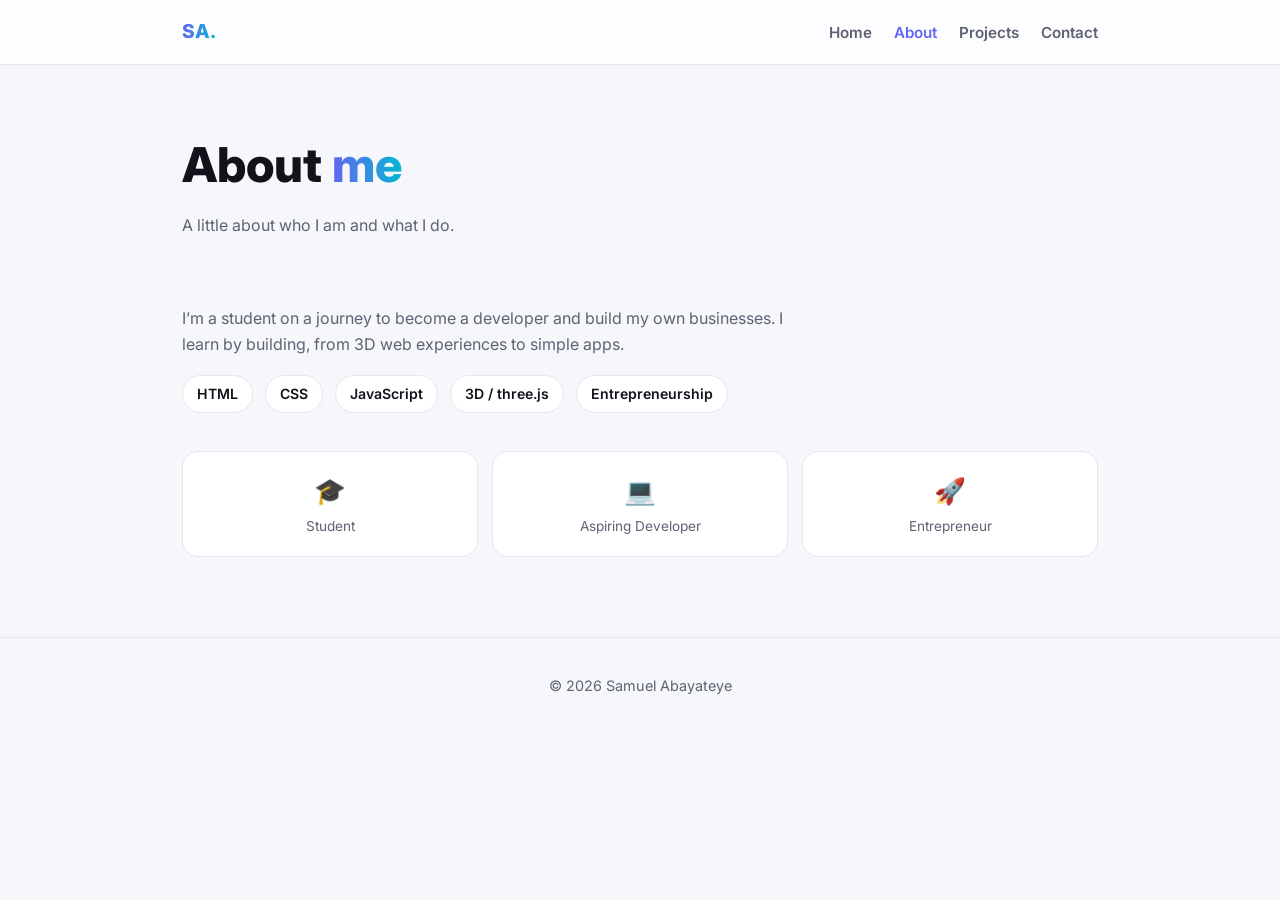
==== about.html @ 29afaea8 "Create about.html" ====
<!DOCTYPE html>
<html lang="en">
<head>
<meta charset="utf-8">
<meta name="viewport" content="width=device-width, initial-scale=1">
<title>About – Samuel Abayateye</title>
<meta name="description" content="About Samuel Abayateye (real_mrsam), student, aspiring developer and entrepreneur.">
<link href="https://fonts.googleapis.com/css2?family=Inter:wght@400;600;800&display=swap" rel="stylesheet">
<link rel="stylesheet" href="style.css">
</head>
<body>

<nav><div class="wrap">
  <a class="logo" href="index.html">SA.</a>
  <div>
    <a class="link" href="index.html">Home</a>
    <a class="link active" href="about.html">About</a>
    <a class="link" href="projects.html">Projects</a>
    <a class="link" href="contact.html">Contact</a>
  </div>
</div></nav>

<main class="wrap">
  <div class="page-head">
    <h1>About <span class="grad">me</span></h1>
    <p>A little about who I am and what I do.</p>
  </div>

  <section class="reveal">
    <p class="lead">I’m a student on a journey to become a developer and build my own businesses. I learn by building, from 3D web experiences to simple apps.</p>
    <div class="tags">
      <span class="tag">HTML</span>
      <span class="tag">CSS</span>
      <span class="tag">JavaScript</span>
      <span class="tag">3D / three.js</span>
      <span class="tag">Entrepreneurship</span>
    </div>
    <div class="stats">
      <div class="stat"><b>🎓</b><span>Student</span></div>
      <div class="stat"><b>💻</b><span>Aspiring Developer</span></div>
      <div class="stat"><b>🚀</b><span>Entrepreneur</span></div>
    </div>
  </section>
</main>

<footer>© 2026 Samuel Abayateye</footer>
<script src="script.js"></script>
</body>
</html>
---- style.css ----
:root{
  --bg:#f6f7fb; --card:#ffffff; --text:#12121a; --muted:#5f6272;
  --accent:#6366f1; --accent2:#06b6d4; --border:#e5e7f0;
  --glass:rgba(255,255,255,.7);
}
@media (prefers-color-scheme:dark){
  :root{
    --bg:#0b0b12; --card:#14141e; --text:#f3f4fa; --muted:#9a9db0;
    --accent:#818cf8; --accent2:#22d3ee; --border:#25263a;
    --glass:rgba(20,20,30,.7); color-scheme:dark;
  }
}
*{box-sizing:border-box}
html{scroll-behavior:smooth}
body{margin:0;background:var(--bg);color:var(--text);font-family:Inter,system-ui,-apple-system,"Segoe UI",sans-serif;line-height:1.65}
.wrap{max-width:960px;margin:auto;padding:0 22px}

/* Navigation */
nav{position:sticky;top:0;z-index:10;background:var(--glass);backdrop-filter:blur(12px);border-bottom:1px solid var(--border)}
nav .wrap{display:flex;justify-content:space-between;align-items:center;height:64px}
.logo{font-weight:800;font-size:1.2rem;text-decoration:none;background:linear-gradient(90deg,var(--accent),var(--accent2));-webkit-background-clip:text;background-clip:text;color:transparent}
nav a.link{color:var(--muted);text-decoration:none;margin-left:18px;font-size:.95rem;font-weight:600;transition:color .2s}
nav a.link:hover,nav a.link.active{color:var(--accent)}
@media(max-width:480px){nav a.link{margin-left:12px;font-size:.88rem}}

/* Hero (home) */
.hero{position:relative;overflow:hidden;padding:80px 0 70px}
.hero::before{content:"";position:absolute;top:-120px;right:-120px;width:420px;height:420px;border-radius:50%;background:radial-gradient(circle,var(--accent),transparent 70%);opacity:.25;filter:blur(40px)}
.hero::after{content:"";position:absolute;bottom:-140px;left:-100px;width:380px;height:380px;border-radius:50%;background:radial-gradient(circle,var(--accent2),transparent 70%);opacity:.2;filter:blur(40px)}
.hero .wrap{position:relative;z-index:1;display:flex;align-items:center;gap:48px;flex-wrap:wrap-reverse}
.hero-text{flex:1 1 320px}
.badge{display:inline-block;padding:6px 14px;border:1px solid var(--border);background:var(--card);border-radius:30px;font-size:.85rem;color:var(--muted);margin-bottom:18px}
.hero h1{font-size:clamp(2.2rem,7vw,3.8rem);line-height:1.1;margin:0 0 16px;font-weight:800}
.grad{background:linear-gradient(90deg,var(--accent),var(--accent2));-webkit-background-clip:text;background-clip:text;color:transparent}
.hero p{color:var(--muted);font-size:1.1rem;max-width:520px;margin:0 0 26px}

/* Buttons */
.btn{display:inline-block;padding:13px 24px;border-radius:12px;text-decoration:none;font-weight:600;transition:transform .2s,box-shadow .2s}
.btn:hover{transform:translateY(-3px)}
.btn-main{background:linear-gradient(90deg,var(--accent),var(--accent2));color:#fff;box-shadow:0 10px 25px -8px var(--accent)}
.btn-ghost{border:1px solid var(--border);color:var(--text);background:var(--card);margin-left:8px}

/* Photo */
.photo-wrap{flex:0 1 260px;display:flex;justify-content:center}
.photo-ring{padding:5px;border-radius:50%;background:linear-gradient(135deg,var(--accent),var(--accent2));animation:float 5s ease-in-out infinite}
.photo{width:240px;height:240px;border-radius:50%;object-fit:cover;display:block;border:5px solid var(--bg);background:var(--card)}
.initials{width:240px;height:240px;border-radius:50%;border:5px solid var(--bg);background:var(--card);display:none;align-items:center;justify-content:center;font-size:3.5rem;font-weight:800}
@keyframes float{0%,100%{transform:translateY(0)}50%{transform:translateY(-10px)}}

/* Inner pages */
.page-head{padding:60px 0 10px}
.page-head h1{font-size:clamp(2rem,6vw,3rem);margin:0 0 8px;font-weight:800}
.page-head p{color:var(--muted);margin:0}
section{padding:40px 0}
h2{font-size:1.7rem;margin:0 0 20px;font-weight:800}
.lead{color:var(--muted);max-width:640px}
.tags{margin-top:18px}
.tag{display:inline-block;background:var(--card);border:1px solid var(--border);border-radius:30px;padding:6px 14px;margin:0 8px 10px 0;font-size:.88rem;font-weight:600}
.stats{display:grid;grid-template-columns:repeat(auto-fit,minmax(150px,1fr));gap:14px;margin-top:28px}
.stat{background:var(--card);border:1px solid var(--border);border-radius:16px;padding:18px;text-align:center}
.stat b{display:block;font-size:1.6rem}
.stat span{color:var(--muted);font-size:.85rem}

.grid{display:grid;grid-template-columns:repeat(auto-fit,minmax(250px,1fr));gap:18px}
.card{background:var(--card);border:1px solid var(--border);border-radius:18px;padding:22px;transition:transform .25s,box-shadow .25s,border-color .25s}
.card:hover{transform:translateY(-6px);border-color:var(--accent);box-shadow:0 18px 40px -20px var(--accent)}
.card .icon{font-size:1.8rem;margin-bottom:10px}
.card h3{margin:0 0 6px;font-size:1.1rem}
.card p{margin:0;color:var(--muted);font-size:.93rem}

/* Contact */
.contact-box{background:var(--card);border:1px solid var(--border);border-radius:20px;padding:30px;text-align:center}
.contact-box p{color:var(--muted);margin:6px 0}
.contact-box .btn{margin:16px 6px 0}
.socials{display:flex;justify-content:center;flex-wrap:wrap;gap:12px;margin:18px 0 4px}
.socials a{width:48px;height:48px;border-radius:50%;display:flex;align-items:center;justify-content:center;background:var(--bg);border:1px solid var(--border);color:var(--text);font-size:1.25rem;text-decoration:none;transition:transform .2s,background .2s,color .2s}
.socials a:hover{transform:translateY(-4px);background:var(--accent);color:#fff;border-color:var(--accent)}

footer{text-align:center;color:var(--muted);padding:36px 0;font-size:.9rem;border-top:1px solid var(--border);margin-top:40px}

.reveal{opacity:0;transform:translateY(24px);transition:opacity .7s,transform .7s}
.reveal.show{opacity:1;transform:none}
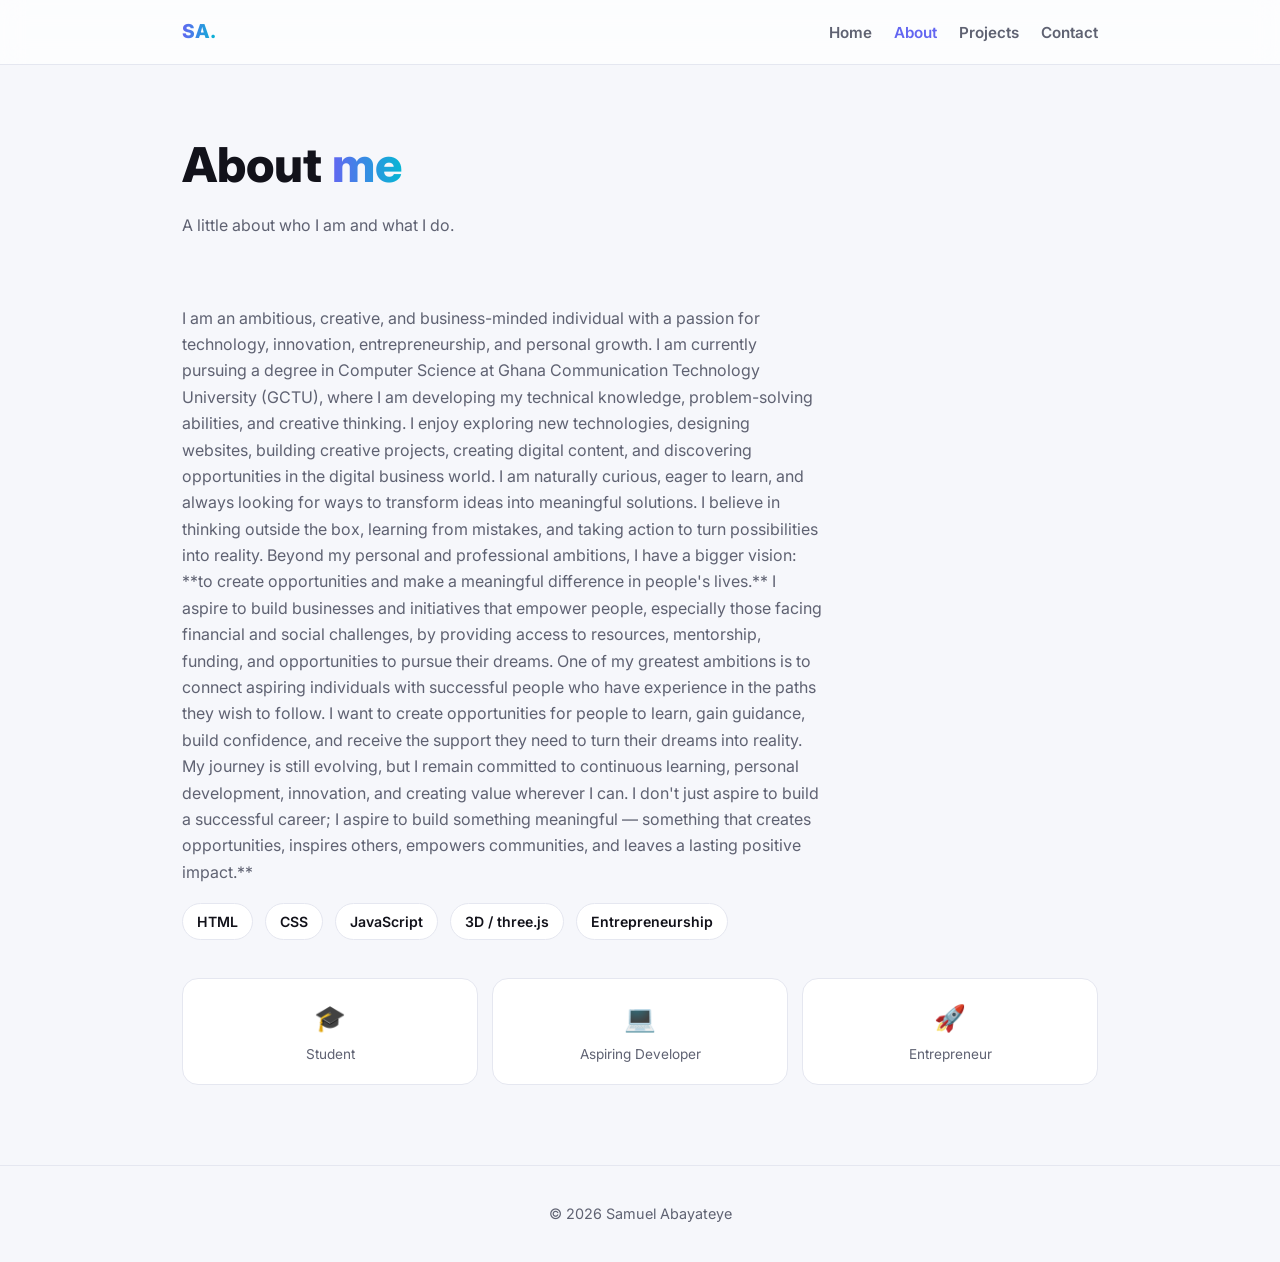
==== commit dfae1d65: "Update about.html" ====
--- a/about.html
+++ b/about.html
@@ -27,7 +27,18 @@
   </div>
 
   <section class="reveal">
-    <p class="lead">I’m a student on a journey to become a developer and build my own businesses. I learn by building, from 3D web experiences to simple apps.</p>
+    <p class="lead">
+I am an ambitious, creative, and business-minded individual with a passion for technology, innovation, entrepreneurship, and personal growth. I am currently pursuing a degree in Computer Science at Ghana Communication Technology University (GCTU), where I am developing my technical knowledge, problem-solving abilities, and creative thinking.
+
+I enjoy exploring new technologies, designing websites, building creative projects, creating digital content, and discovering opportunities in the digital business world. I am naturally curious, eager to learn, and always looking for ways to transform ideas into meaningful solutions. I believe in thinking outside the box, learning from mistakes, and taking action to turn possibilities into reality.
+
+Beyond my personal and professional ambitions, I have a bigger vision: **to create opportunities and make a meaningful difference in people's lives.** I aspire to build businesses and initiatives that empower people, especially those facing financial and social challenges, by providing access to resources, mentorship, funding, and opportunities to pursue their dreams.
+
+One of my greatest ambitions is to connect aspiring individuals with successful people who have experience in the paths they wish to follow. I want to create opportunities for people to learn, gain guidance, build confidence, and receive the support they need to turn their dreams into reality.
+
+My journey is still evolving, but I remain committed to continuous learning, personal development, innovation, and creating value wherever I can.
+
+I don't just aspire to build a successful career; I aspire to build something meaningful — something that creates opportunities, inspires others, empowers communities, and leaves a lasting positive impact.**</p>
     <div class="tags">
       <span class="tag">HTML</span>
       <span class="tag">CSS</span>
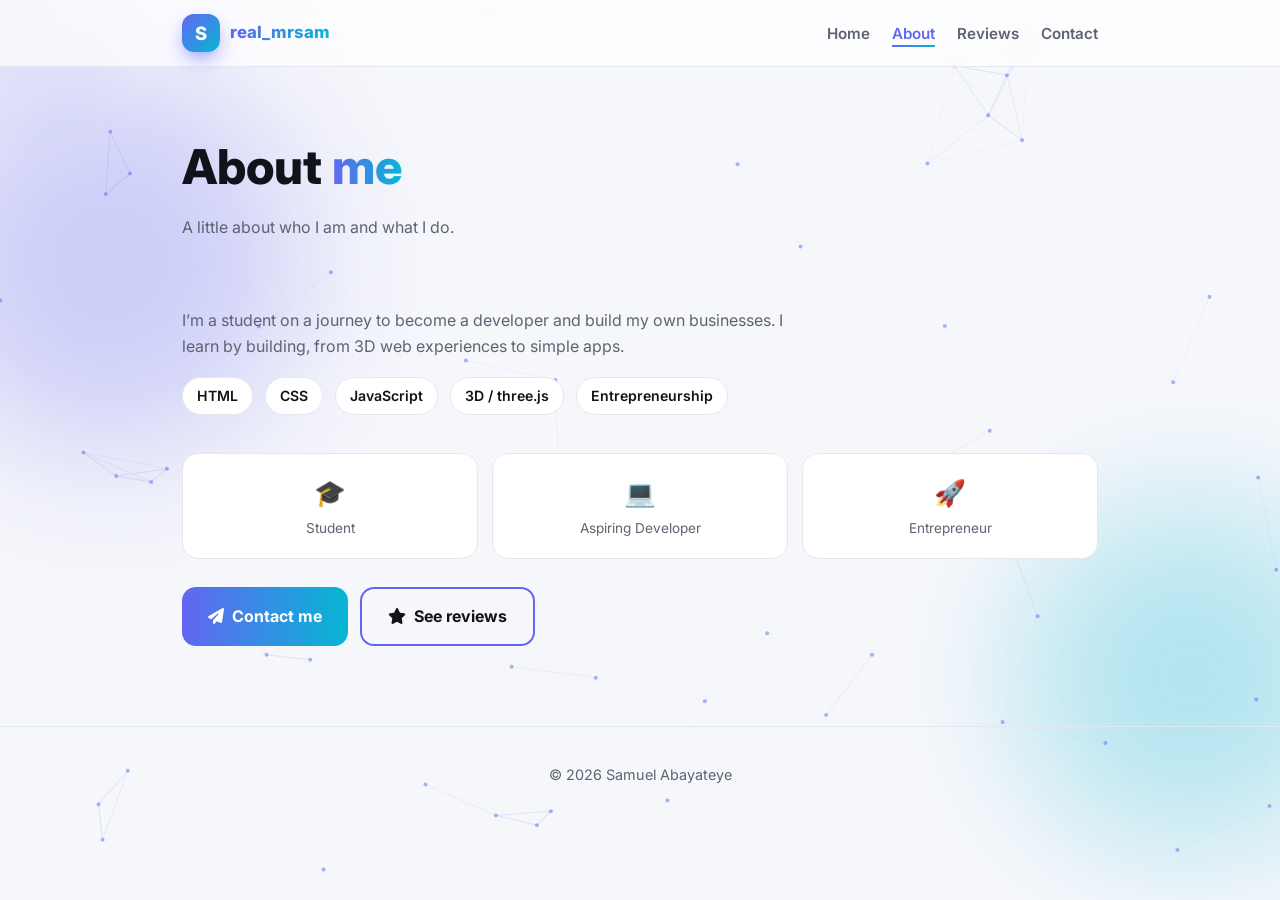
==== commit 780192a8: "Update about.html" ====
--- a/about.html
+++ b/about.html
@@ -6,16 +6,17 @@
 <title>About – Samuel Abayateye</title>
 <meta name="description" content="About Samuel Abayateye (real_mrsam), student, aspiring developer and entrepreneur.">
 <link href="https://fonts.googleapis.com/css2?family=Inter:wght@400;600;800&display=swap" rel="stylesheet">
+<link rel="stylesheet" href="https://cdnjs.cloudflare.com/ajax/libs/font-awesome/6.5.1/css/all.min.css">
 <link rel="stylesheet" href="style.css">
 </head>
 <body>
 
 <nav><div class="wrap">
-  <a class="logo" href="index.html">SA.</a>
+  <a class="logo" href="index.html"><span class="mark">S</span><span class="word">real_mrsam</span></a>
   <div>
     <a class="link" href="index.html">Home</a>
     <a class="link active" href="about.html">About</a>
-    <a class="link" href="projects.html">Projects</a>
+    <a class="link" href="reviews.html">Reviews</a>
     <a class="link" href="contact.html">Contact</a>
   </div>
 </div></nav>
@@ -27,18 +28,7 @@
   </div>
 
   <section class="reveal">
-    <p class="lead">
-I am an ambitious, creative, and business-minded individual with a passion for technology, innovation, entrepreneurship, and personal growth. I am currently pursuing a degree in Computer Science at Ghana Communication Technology University (GCTU), where I am developing my technical knowledge, problem-solving abilities, and creative thinking.
-
-I enjoy exploring new technologies, designing websites, building creative projects, creating digital content, and discovering opportunities in the digital business world. I am naturally curious, eager to learn, and always looking for ways to transform ideas into meaningful solutions. I believe in thinking outside the box, learning from mistakes, and taking action to turn possibilities into reality.
-
-Beyond my personal and professional ambitions, I have a bigger vision: **to create opportunities and make a meaningful difference in people's lives.** I aspire to build businesses and initiatives that empower people, especially those facing financial and social challenges, by providing access to resources, mentorship, funding, and opportunities to pursue their dreams.
-
-One of my greatest ambitions is to connect aspiring individuals with successful people who have experience in the paths they wish to follow. I want to create opportunities for people to learn, gain guidance, build confidence, and receive the support they need to turn their dreams into reality.
-
-My journey is still evolving, but I remain committed to continuous learning, personal development, innovation, and creating value wherever I can.
-
-I don't just aspire to build a successful career; I aspire to build something meaningful — something that creates opportunities, inspires others, empowers communities, and leaves a lasting positive impact.**</p>
+    <p class="lead">I’m a student on a journey to become a developer and build my own businesses. I learn by building, from 3D web experiences to simple apps.</p>
     <div class="tags">
       <span class="tag">HTML</span>
       <span class="tag">CSS</span>
@@ -51,6 +41,10 @@
       <div class="stat"><b>💻</b><span>Aspiring Developer</span></div>
       <div class="stat"><b>🚀</b><span>Entrepreneur</span></div>
     </div>
+    <div class="btn-row" style="margin-top:28px">
+      <a class="btn btn-glow" href="contact.html"><i class="fa-solid fa-paper-plane"></i> Contact me</a>
+      <a class="btn btn-outline" href="reviews.html"><i class="fa-solid fa-star"></i> See reviews</a>
+    </div>
   </section>
 </main>
 
--- a/style.css
+++ b/style.css
@@ -12,71 +12,191 @@
 }
 *{box-sizing:border-box}
 html{scroll-behavior:smooth}
-body{margin:0;background:var(--bg);color:var(--text);font-family:Inter,system-ui,-apple-system,"Segoe UI",sans-serif;line-height:1.65}
+body{margin:0;background:var(--bg);color:var(--text);font-family:Inter,system-ui,-apple-system,"Segoe UI",sans-serif;line-height:1.65;overflow-x:hidden;animation:fadein .8s ease both}
 .wrap{max-width:960px;margin:auto;padding:0 22px}
 
-/* Navigation */
-nav{position:sticky;top:0;z-index:10;background:var(--glass);backdrop-filter:blur(12px);border-bottom:1px solid var(--border)}
-nav .wrap{display:flex;justify-content:space-between;align-items:center;height:64px}
-.logo{font-weight:800;font-size:1.2rem;text-decoration:none;background:linear-gradient(90deg,var(--accent),var(--accent2));-webkit-background-clip:text;background-clip:text;color:transparent}
-nav a.link{color:var(--muted);text-decoration:none;margin-left:18px;font-size:.95rem;font-weight:600;transition:color .2s}
+/* ---------- Keyframes ---------- */
+@keyframes fadein{from{opacity:0}to{opacity:1}}
+@keyframes up{from{opacity:0;transform:translateY(30px)}to{opacity:1;transform:none}}
+@keyframes down{from{opacity:0;transform:translateY(-100%)}to{opacity:1;transform:none}}
+@keyframes pop{from{opacity:0;transform:scale(.4)}to{opacity:1;transform:scale(1)}}
+@keyframes float{0%,100%{transform:translateY(0)}50%{transform:translateY(-12px)}}
+@keyframes shimmer{0%{background-position:0% 50%}100%{background-position:200% 50%}}
+@keyframes drift1{0%,100%{transform:translate(0,0) scale(1)}50%{transform:translate(60px,80px) scale(1.2)}}
+@keyframes drift2{0%,100%{transform:translate(0,0) scale(1)}50%{transform:translate(-70px,-60px) scale(1.15)}}
+@keyframes blink{50%{opacity:0}}
+@keyframes pulse{0%{box-shadow:0 10px 25px -8px var(--accent),0 0 0 0 rgba(99,102,241,.5)}70%{box-shadow:0 10px 25px -8px var(--accent),0 0 0 14px rgba(99,102,241,0)}100%{box-shadow:0 10px 25px -8px var(--accent),0 0 0 0 rgba(99,102,241,0)}}
+@keyframes spinY{from{transform:rotateY(0deg)}to{transform:rotateY(360deg)}}
+@keyframes bob{0%,100%{transform:translateY(0) rotate(-10deg)}50%{transform:translateY(-20px) rotate(10deg)}}
+@keyframes markTurn{0%,85%,100%{transform:rotate(0) scale(1)}92%{transform:rotate(180deg) scale(1.15)}}
+@keyframes scroll{to{transform:translateX(-50%)}}
+
+/* ---------- Background ---------- */
+body::before,body::after{content:"";position:fixed;z-index:-2;pointer-events:none;border-radius:50%;filter:blur(70px);opacity:.28}
+body::before{width:380px;height:380px;top:8%;left:-80px;background:var(--accent);animation:drift1 14s ease-in-out infinite}
+body::after{width:340px;height:340px;bottom:6%;right:-80px;background:var(--accent2);animation:drift2 16s ease-in-out infinite}
+#bg-canvas{position:fixed;inset:0;width:100%;height:100%;z-index:-1;pointer-events:none}
+
+/* ---------- Scroll bar + cursor glow ---------- */
+.progress{position:fixed;top:0;left:0;height:3px;width:0;z-index:30;background:linear-gradient(90deg,var(--accent),var(--accent2))}
+.cursor-glow{position:fixed;top:0;left:0;width:320px;height:320px;margin:-160px 0 0 -160px;border-radius:50%;pointer-events:none;z-index:0;background:radial-gradient(circle,var(--accent),transparent 70%);opacity:.12;transition:transform .15s ease-out}
+
+/* ---------- Navigation + logo ---------- */
+nav{position:sticky;top:0;z-index:10;background:var(--glass);backdrop-filter:blur(12px);border-bottom:1px solid var(--border);animation:down .7s ease both}
+nav .wrap{display:flex;justify-content:space-between;align-items:center;height:66px}
+.logo{display:flex;align-items:center;gap:10px;text-decoration:none;font-weight:800}
+.logo .mark{width:38px;height:38px;border-radius:12px;display:grid;place-items:center;color:#fff;font-size:1.15rem;background:linear-gradient(135deg,var(--accent),var(--accent2));box-shadow:0 8px 22px -6px var(--accent);animation:markTurn 8s ease-in-out infinite}
+.logo .word{font-size:1.05rem;background:linear-gradient(90deg,var(--accent),var(--accent2));-webkit-background-clip:text;background-clip:text;color:transparent}
+nav a.link{position:relative;color:var(--muted);text-decoration:none;margin-left:18px;font-size:.95rem;font-weight:600;transition:color .2s}
+nav a.link::after{content:"";position:absolute;left:0;bottom:-4px;height:2px;width:0;background:linear-gradient(90deg,var(--accent),var(--accent2));transition:width .3s}
 nav a.link:hover,nav a.link.active{color:var(--accent)}
+nav a.link:hover::after,nav a.link.active::after{width:100%}
 @media(max-width:480px){nav a.link{margin-left:12px;font-size:.88rem}}
-
-/* Hero (home) */
+@media(max-width:420px){.logo .word{display:none}}
+
+/* ---------- Buttons ---------- */
+.btn{display:inline-flex;align-items:center;justify-content:center;gap:8px;padding:14px 26px;border-radius:14px;text-decoration:none;font:inherit;font-weight:700;border:0;cursor:pointer;transition:transform .2s,box-shadow .2s,background .2s,color .2s}
+.btn:hover{transform:translateY(-3px) scale(1.04)}
+.btn-glow{color:#fff;background:linear-gradient(90deg,var(--accent),var(--accent2),var(--accent));background-size:200% auto;animation:shimmer 4s linear infinite,pulse 2.5s infinite}
+.btn-outline{border:2px solid var(--accent);color:var(--text);background:transparent}
+.btn-outline:hover{background:var(--accent);color:#fff}
+.btn-white{background:#fff;color:#12121a}
+.btn-row{display:flex;flex-wrap:wrap;gap:12px}
+
+/* ---------- Hero (home) ---------- */
 .hero{position:relative;overflow:hidden;padding:80px 0 70px}
-.hero::before{content:"";position:absolute;top:-120px;right:-120px;width:420px;height:420px;border-radius:50%;background:radial-gradient(circle,var(--accent),transparent 70%);opacity:.25;filter:blur(40px)}
-.hero::after{content:"";position:absolute;bottom:-140px;left:-100px;width:380px;height:380px;border-radius:50%;background:radial-gradient(circle,var(--accent2),transparent 70%);opacity:.2;filter:blur(40px)}
 .hero .wrap{position:relative;z-index:1;display:flex;align-items:center;gap:48px;flex-wrap:wrap-reverse}
 .hero-text{flex:1 1 320px}
+.hero-text > *{opacity:0;animation:up .8s ease forwards}
+.hero-text > *:nth-child(1){animation-delay:.2s}
+.hero-text > *:nth-child(2){animation-delay:.4s}
+.hero-text > *:nth-child(3){animation-delay:.6s}
+.hero-text > *:nth-child(4){animation-delay:.8s}
+.hero-text > *:nth-child(5){animation-delay:1s}
 .badge{display:inline-block;padding:6px 14px;border:1px solid var(--border);background:var(--card);border-radius:30px;font-size:.85rem;color:var(--muted);margin-bottom:18px}
-.hero h1{font-size:clamp(2.2rem,7vw,3.8rem);line-height:1.1;margin:0 0 16px;font-weight:800}
-.grad{background:linear-gradient(90deg,var(--accent),var(--accent2));-webkit-background-clip:text;background-clip:text;color:transparent}
+.hero h1{font-size:clamp(2.2rem,7vw,3.8rem);line-height:1.1;margin:0 0 12px;font-weight:800}
+.grad{background:linear-gradient(90deg,var(--accent),var(--accent2),var(--accent));background-size:200% auto;-webkit-background-clip:text;background-clip:text;color:transparent;animation:shimmer 5s linear infinite}
+.typed-line{font-size:1.25rem;font-weight:600;margin:0 0 16px;min-height:1.9rem}
+.typed-line b{color:var(--accent)}
+.caret{display:inline-block;width:2px;height:1.2em;background:var(--accent);margin-left:3px;vertical-align:text-bottom;animation:blink .8s step-end infinite}
 .hero p{color:var(--muted);font-size:1.1rem;max-width:520px;margin:0 0 26px}
 
-/* Buttons */
-.btn{display:inline-block;padding:13px 24px;border-radius:12px;text-decoration:none;font-weight:600;transition:transform .2s,box-shadow .2s}
-.btn:hover{transform:translateY(-3px)}
-.btn-main{background:linear-gradient(90deg,var(--accent),var(--accent2));color:#fff;box-shadow:0 10px 25px -8px var(--accent)}
-.btn-ghost{border:1px solid var(--border);color:var(--text);background:var(--card);margin-left:8px}
-
-/* Photo */
+/* ---------- Round photo ---------- */
 .photo-wrap{flex:0 1 260px;display:flex;justify-content:center}
-.photo-ring{padding:5px;border-radius:50%;background:linear-gradient(135deg,var(--accent),var(--accent2));animation:float 5s ease-in-out infinite}
+.photo-ring{padding:5px;border-radius:50%;background:linear-gradient(135deg,var(--accent),var(--accent2));animation:pop .9s cubic-bezier(.2,.9,.3,1.3) .3s both,float 5s ease-in-out 1.3s infinite;box-shadow:0 20px 50px -15px var(--accent)}
 .photo{width:240px;height:240px;border-radius:50%;object-fit:cover;display:block;border:5px solid var(--bg);background:var(--card)}
 .initials{width:240px;height:240px;border-radius:50%;border:5px solid var(--bg);background:var(--card);display:none;align-items:center;justify-content:center;font-size:3.5rem;font-weight:800}
-@keyframes float{0%,100%{transform:translateY(0)}50%{transform:translateY(-10px)}}
-
-/* Inner pages */
+
+/* ---------- Skills ticker ---------- */
+.marquee{overflow:hidden;border-block:1px solid var(--border);padding:14px 0;background:var(--glass)}
+.marquee-track{display:flex;width:max-content;animation:scroll 28s linear infinite}
+.marquee span{font-weight:700;color:var(--muted);white-space:nowrap;margin-right:44px}
+.marquee span::before{content:"✦ ";color:var(--accent)}
+
+/* ---------- Spinning full photo + accessories ---------- */
+.spin-section{text-align:center;padding:40px 0}
+.spin-stage{perspective:1000px;display:flex;justify-content:center;padding:20px 0}
+.spin-card{position:relative;width:min(260px,70vw);aspect-ratio:2/3.2;transform-style:preserve-3d;animation:spinY 8s linear infinite}
+.spin-card .face{position:absolute;inset:0;width:100%;height:100%;object-fit:contain;backface-visibility:hidden;-webkit-backface-visibility:hidden;filter:drop-shadow(0 25px 25px rgba(0,0,0,.35))}
+.spin-card .back{transform:rotateY(180deg);filter:brightness(.3) drop-shadow(0 25px 25px rgba(0,0,0,.35))}
+.spin-stage:hover .spin-card{animation-play-state:paused}
+.float-wrap{position:relative;width:min(440px,94vw);margin:0 auto}
+.fl{position:absolute;z-index:2;font-size:clamp(1.6rem,6vw,2.4rem);pointer-events:none;filter:drop-shadow(0 8px 10px rgba(0,0,0,.35));animation:bob 4s ease-in-out infinite}
+.f1{top:4%;left:2%}
+.f2{top:28%;left:0;animation-delay:.6s;animation-duration:4.6s}
+.f3{top:56%;left:3%;animation-delay:1.2s;animation-duration:5s}
+.f4{top:80%;left:8%;animation-delay:1.8s}
+.f5{top:6%;right:3%;animation-delay:.4s;animation-duration:4.4s}
+.f6{top:32%;right:0;animation-delay:1s}
+.f7{top:58%;right:3%;animation-delay:1.6s;animation-duration:5.2s}
+.f8{top:82%;right:8%;animation-delay:2.2s;animation-duration:4.8s}
+
+/* ---------- General sections ---------- */
 .page-head{padding:60px 0 10px}
-.page-head h1{font-size:clamp(2rem,6vw,3rem);margin:0 0 8px;font-weight:800}
-.page-head p{color:var(--muted);margin:0}
+.page-head h1{font-size:clamp(2rem,6vw,3rem);margin:0 0 8px;font-weight:800;animation:up .8s ease .2s both}
+.page-head p{color:var(--muted);margin:0;animation:up .8s ease .4s both}
 section{padding:40px 0}
 h2{font-size:1.7rem;margin:0 0 20px;font-weight:800}
 .lead{color:var(--muted);max-width:640px}
+.center{text-align:center}
 .tags{margin-top:18px}
-.tag{display:inline-block;background:var(--card);border:1px solid var(--border);border-radius:30px;padding:6px 14px;margin:0 8px 10px 0;font-size:.88rem;font-weight:600}
+.tag{display:inline-block;background:var(--card);border:1px solid var(--border);border-radius:30px;padding:6px 14px;margin:0 8px 10px 0;font-size:.88rem;font-weight:600;transition:transform .2s,border-color .2s,color .2s}
+.tag:hover{transform:translateY(-3px) rotate(-2deg);border-color:var(--accent);color:var(--accent)}
 .stats{display:grid;grid-template-columns:repeat(auto-fit,minmax(150px,1fr));gap:14px;margin-top:28px}
-.stat{background:var(--card);border:1px solid var(--border);border-radius:16px;padding:18px;text-align:center}
-.stat b{display:block;font-size:1.6rem}
+.stat{background:var(--card);border:1px solid var(--border);border-radius:16px;padding:18px;text-align:center;transition:transform .15s ease-out,box-shadow .3s;transform-style:preserve-3d}
+.stat:hover{box-shadow:0 18px 40px -20px var(--accent)}
+.stat b{display:block;font-size:1.6rem;transition:transform .3s}
+.stat:hover b{transform:scale(1.3) rotate(8deg)}
 .stat span{color:var(--muted);font-size:.85rem}
-
 .grid{display:grid;grid-template-columns:repeat(auto-fit,minmax(250px,1fr));gap:18px}
-.card{background:var(--card);border:1px solid var(--border);border-radius:18px;padding:22px;transition:transform .25s,box-shadow .25s,border-color .25s}
-.card:hover{transform:translateY(-6px);border-color:var(--accent);box-shadow:0 18px 40px -20px var(--accent)}
-.card .icon{font-size:1.8rem;margin-bottom:10px}
+.card{background:var(--card);border:1px solid var(--border);border-radius:18px;padding:22px;transition:transform .15s ease-out,box-shadow .3s,border-color .3s;transform-style:preserve-3d}
+.card:hover{border-color:var(--accent);box-shadow:0 18px 40px -20px var(--accent)}
+.card .icon{font-size:1.8rem;margin-bottom:10px;display:inline-block;transition:transform .4s}
+.card:hover .icon{transform:scale(1.35) rotate(-10deg)}
 .card h3{margin:0 0 6px;font-size:1.1rem}
 .card p{margin:0;color:var(--muted);font-size:.93rem}
 
-/* Contact */
-.contact-box{background:var(--card);border:1px solid var(--border);border-radius:20px;padding:30px;text-align:center}
-.contact-box p{color:var(--muted);margin:6px 0}
-.contact-box .btn{margin:16px 6px 0}
-.socials{display:flex;justify-content:center;flex-wrap:wrap;gap:12px;margin:18px 0 4px}
-.socials a{width:48px;height:48px;border-radius:50%;display:flex;align-items:center;justify-content:center;background:var(--bg);border:1px solid var(--border);color:var(--text);font-size:1.25rem;text-decoration:none;transition:transform .2s,background .2s,color .2s}
-.socials a:hover{transform:translateY(-4px);background:var(--accent);color:#fff;border-color:var(--accent)}
+/* ---------- Call-to-action band ---------- */
+.cta{text-align:center;padding:50px 22px;border-radius:26px;color:#fff;background:linear-gradient(135deg,var(--accent),var(--accent2));box-shadow:0 30px 60px -30px var(--accent)}
+.cta h2{margin:0 0 8px}
+.cta p{margin:0 0 20px;opacity:.9}
+.cta .btn-row{justify-content:center}
+
+/* ---------- Reviews ---------- */
+.review-card .stars{color:#fbbf24;letter-spacing:3px;font-size:1.15rem;margin-bottom:8px}
+.review-card p.text{color:var(--text);font-size:.97rem}
+.who{display:flex;align-items:center;gap:12px;margin-top:16px}
+.avatar{width:42px;height:42px;border-radius:50%;display:grid;place-items:center;color:#fff;font-weight:700;background:linear-gradient(135deg,var(--accent),var(--accent2))}
+.who small{display:block;color:var(--muted)}
+.sample{display:inline-block;font-size:.72rem;font-weight:700;padding:3px 10px;border-radius:20px;background:var(--bg);border:1px dashed var(--accent);color:var(--accent);margin-bottom:10px}
+.rate{display:inline-flex;flex-direction:row-reverse;gap:4px}
+.rate input{display:none}
+.rate label{font-size:2rem;color:var(--border);cursor:pointer;margin:0;transition:color .15s,transform .15s}
+.rate label:hover{transform:scale(1.2)}
+.rate input:checked ~ label,.rate label:hover,.rate label:hover ~ label{color:#fbbf24}
+
+/* ---------- Contact ---------- */
+.contact-grid{display:grid;grid-template-columns:repeat(auto-fit,minmax(210px,1fr));gap:16px}
+.c-card{display:block;text-decoration:none;color:var(--text);background:var(--card);border:1px solid var(--border);border-radius:20px;padding:26px 20px;text-align:center;transition:transform .15s ease-out,box-shadow .3s,border-color .3s;transform-style:preserve-3d}
+.c-card:hover{border-color:var(--accent);box-shadow:0 18px 40px -20px var(--accent)}
+.c-card i{display:grid;place-items:center;width:64px;height:64px;margin:0 auto 14px;border-radius:50%;color:#fff;font-size:1.8rem}
+.c-card h3{margin:0 0 4px}
+.c-card small{color:var(--muted)}
+.c-wa i{background:#25d366}
+.c-mail i{background:linear-gradient(135deg,var(--accent),var(--accent2))}
+.c-ig i{background:linear-gradient(135deg,#f58529,#dd2a7b,#8134af)}
+.form-card{background:var(--card);border:1px solid var(--border);border-radius:22px;padding:28px;margin-top:26px}
+.form-card h2{margin-bottom:6px}
+.form-card > p{color:var(--muted);margin:0 0 20px}
+.field{margin-bottom:16px;text-align:left}
+.field label{display:block;font-weight:600;font-size:.9rem;margin-bottom:6px}
+.field input,.field select,.field textarea{width:100%;padding:13px 15px;border-radius:12px;border:1px solid var(--border);background:var(--bg);color:var(--text);font:inherit}
+.field input:focus,.field select:focus,.field textarea:focus{outline:2px solid var(--accent);border-color:transparent}
+.field textarea{min-height:130px;resize:vertical}
+.two{display:grid;grid-template-columns:1fr 1fr;gap:14px}
+@media(max-width:560px){.two{grid-template-columns:1fr}}
+.form-status{margin-top:14px;font-weight:600;color:var(--accent)}
+.socials{display:flex;justify-content:center;flex-wrap:wrap;gap:12px;margin:22px 0 4px}
+.socials a{width:50px;height:50px;border-radius:50%;display:flex;align-items:center;justify-content:center;background:var(--card);border:1px solid var(--border);color:var(--text);font-size:1.25rem;text-decoration:none;opacity:0;transition:transform .25s,background .25s,color .25s}
+.reveal.show .socials a{animation:pop .5s cubic-bezier(.2,.9,.3,1.4) forwards}
+.reveal.show .socials a:nth-child(1){animation-delay:.1s}
+.reveal.show .socials a:nth-child(2){animation-delay:.2s}
+.reveal.show .socials a:nth-child(3){animation-delay:.3s}
+.reveal.show .socials a:nth-child(4){animation-delay:.4s}
+.reveal.show .socials a:nth-child(5){animation-delay:.5s}
+.reveal.show .socials a:nth-child(6){animation-delay:.6s}
+.reveal.show .socials a:nth-child(7){animation-delay:.7s}
+.socials a:hover{transform:translateY(-6px) scale(1.15);background:var(--accent);color:#fff;border-color:var(--accent)}
 
 footer{text-align:center;color:var(--muted);padding:36px 0;font-size:.9rem;border-top:1px solid var(--border);margin-top:40px}
 
-.reveal{opacity:0;transform:translateY(24px);transition:opacity .7s,transform .7s}
+/* ---------- Scroll reveal ---------- */
+.reveal{opacity:0;transform:translateY(40px);transition:opacity .8s,transform .8s}
 .reveal.show{opacity:1;transform:none}
+
+/* ---------- Less motion ---------- */
+@media (prefers-reduced-motion:reduce){
+  *,*::before,*::after{animation:none !important;transition:none !important}
+  .hero-text > *,.reveal,.socials a{opacity:1 !important;transform:none !important}
+  #bg-canvas{display:none}
+}
